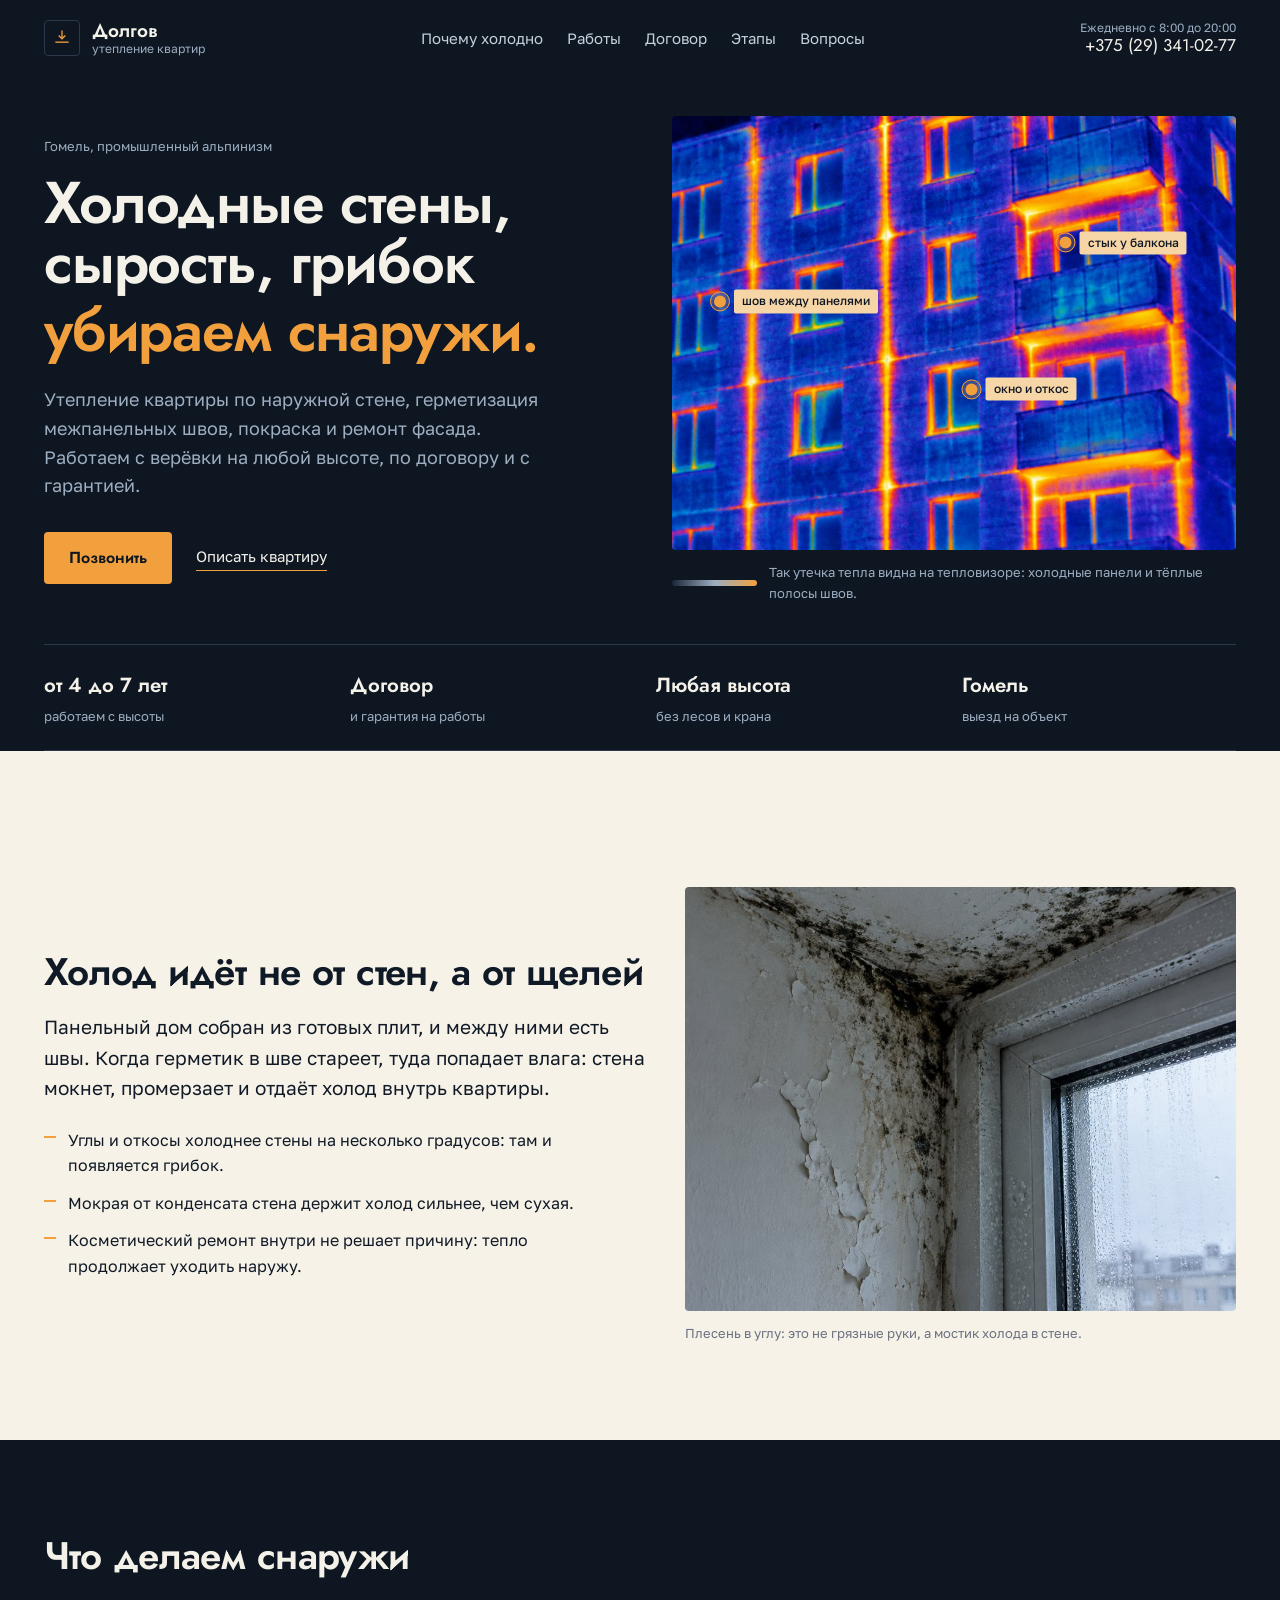
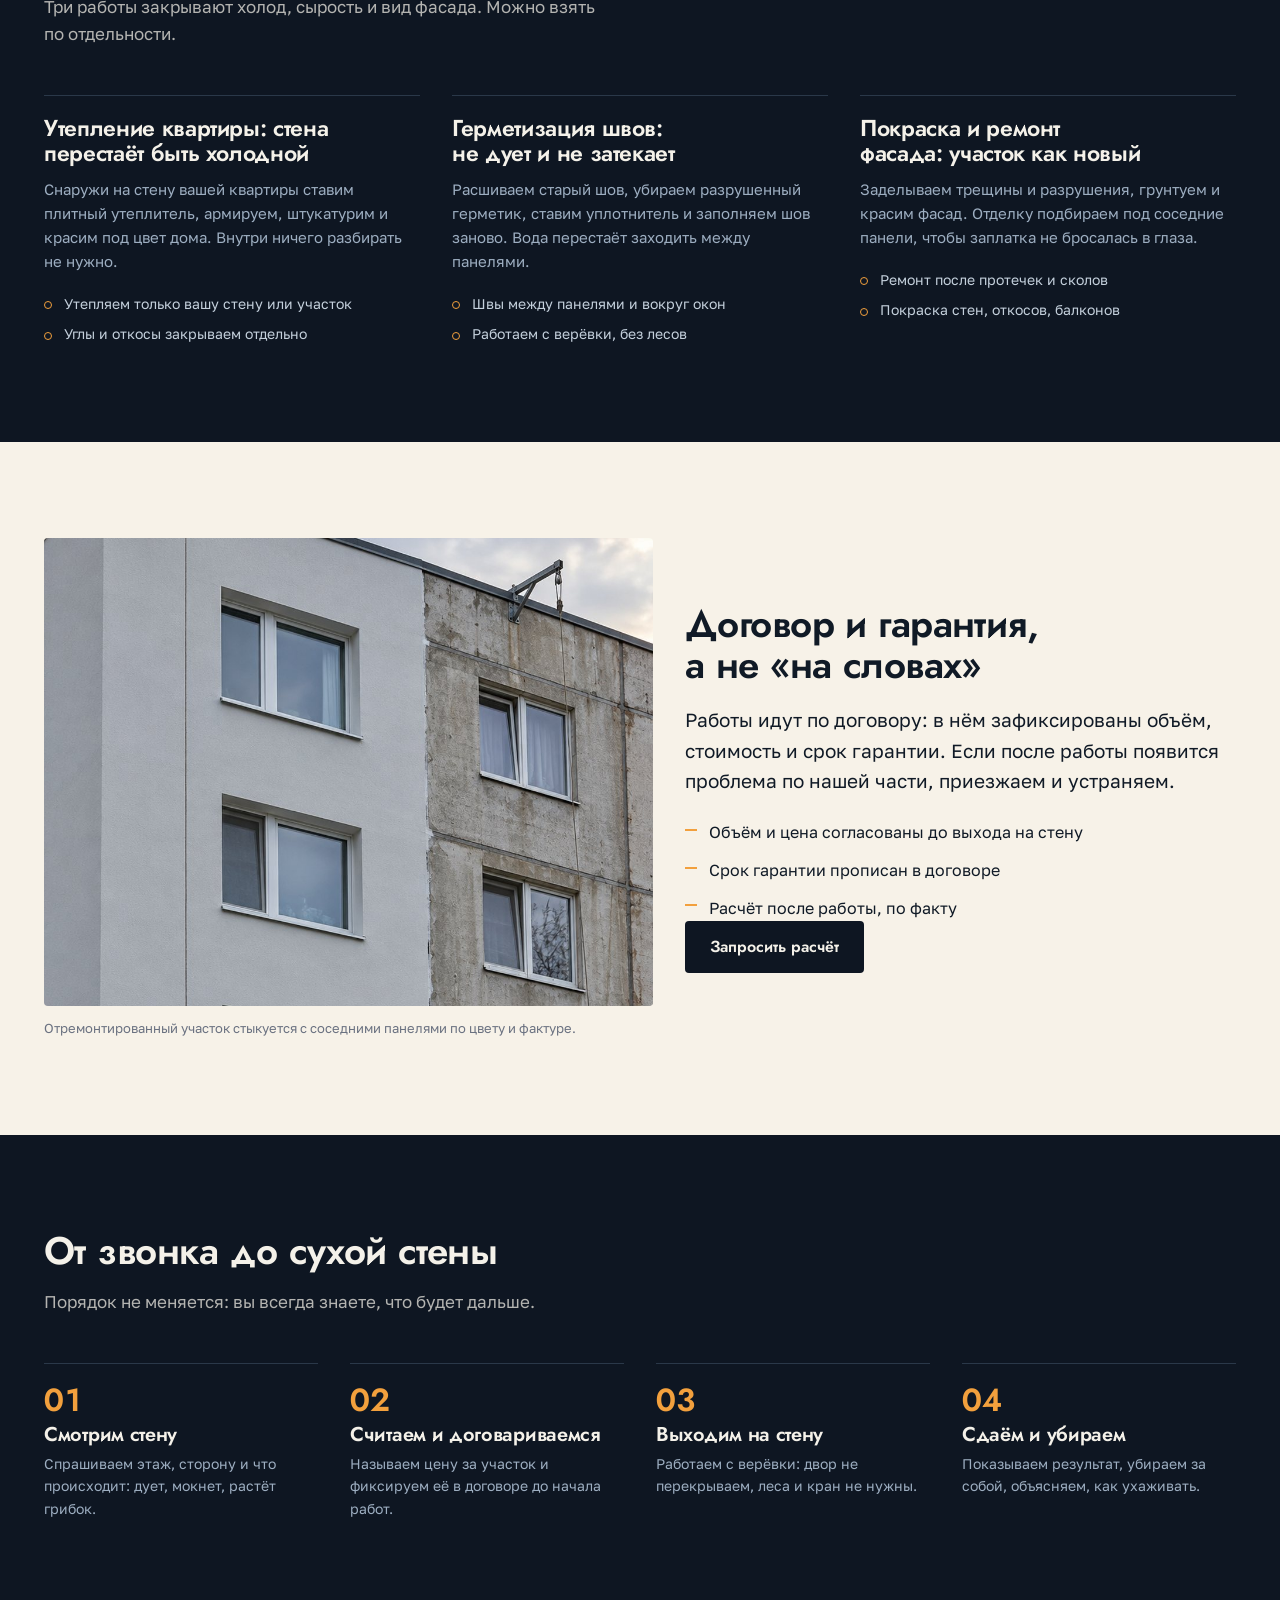
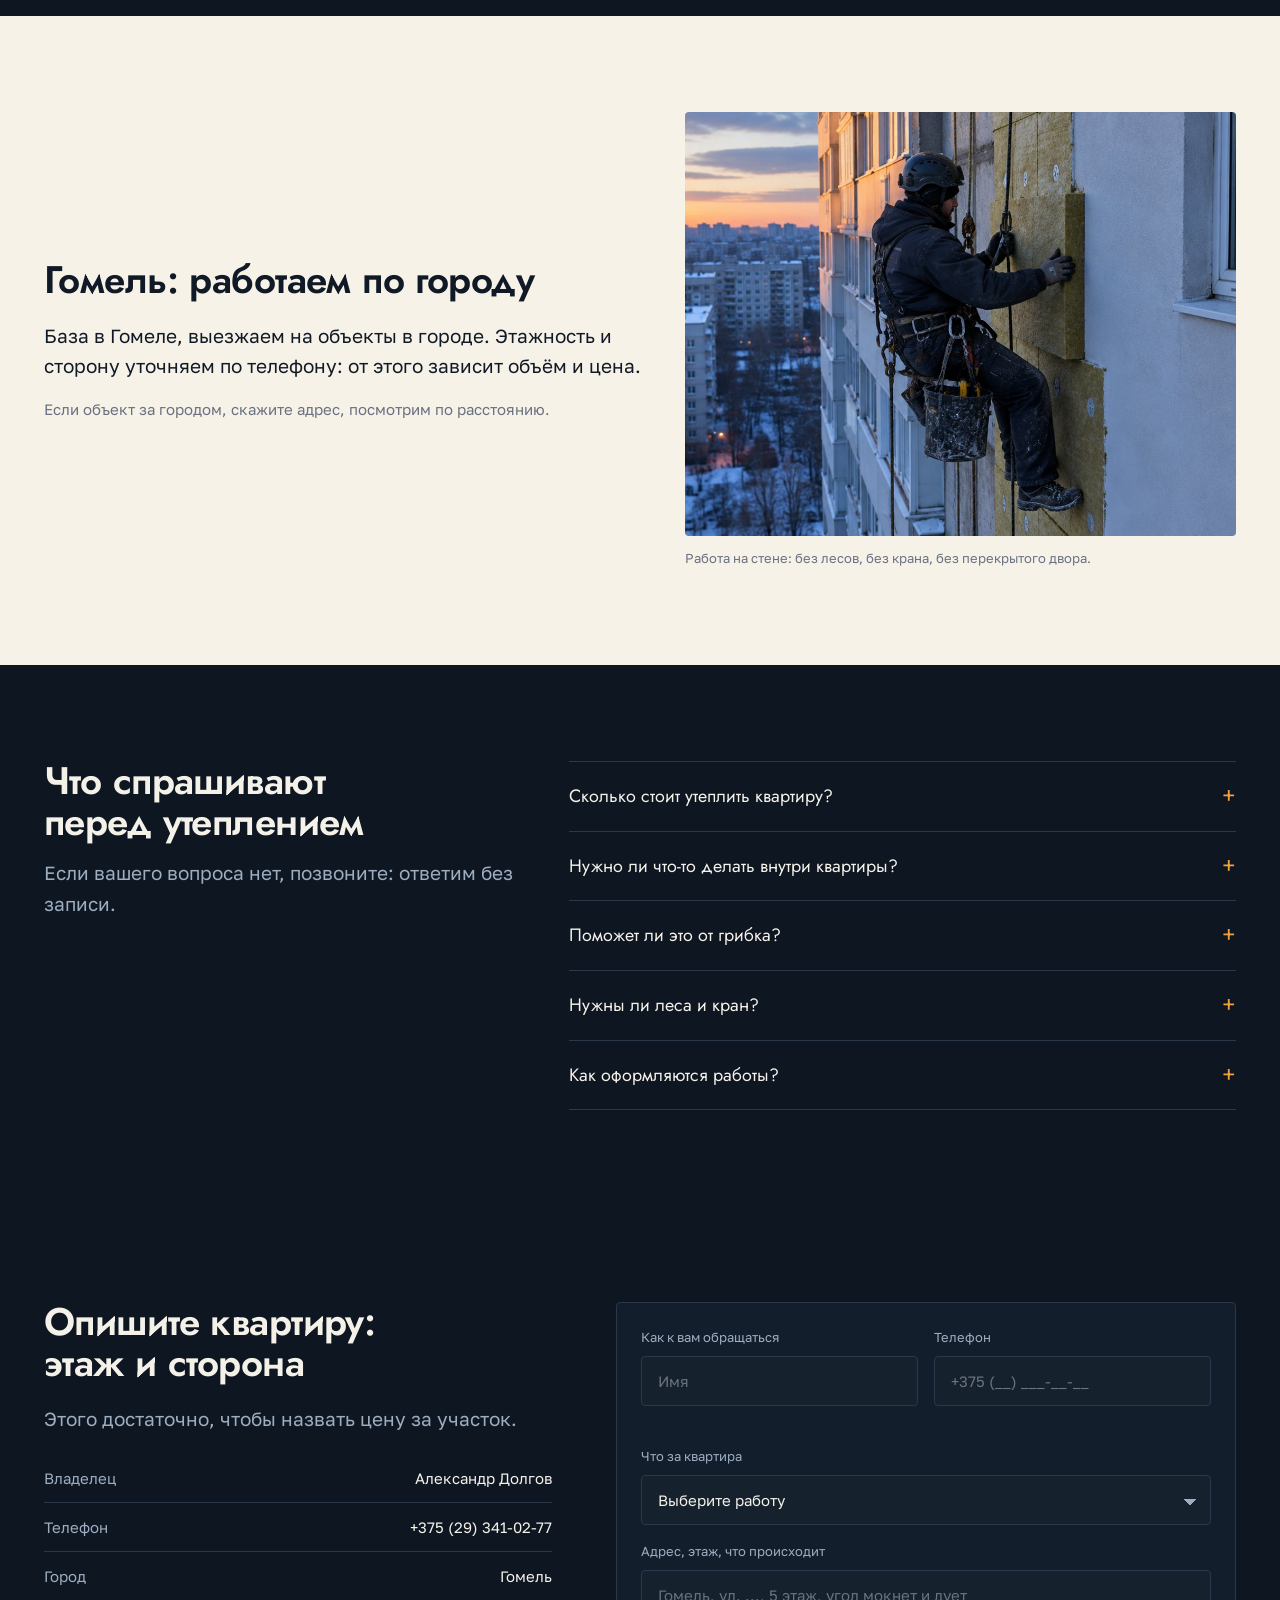
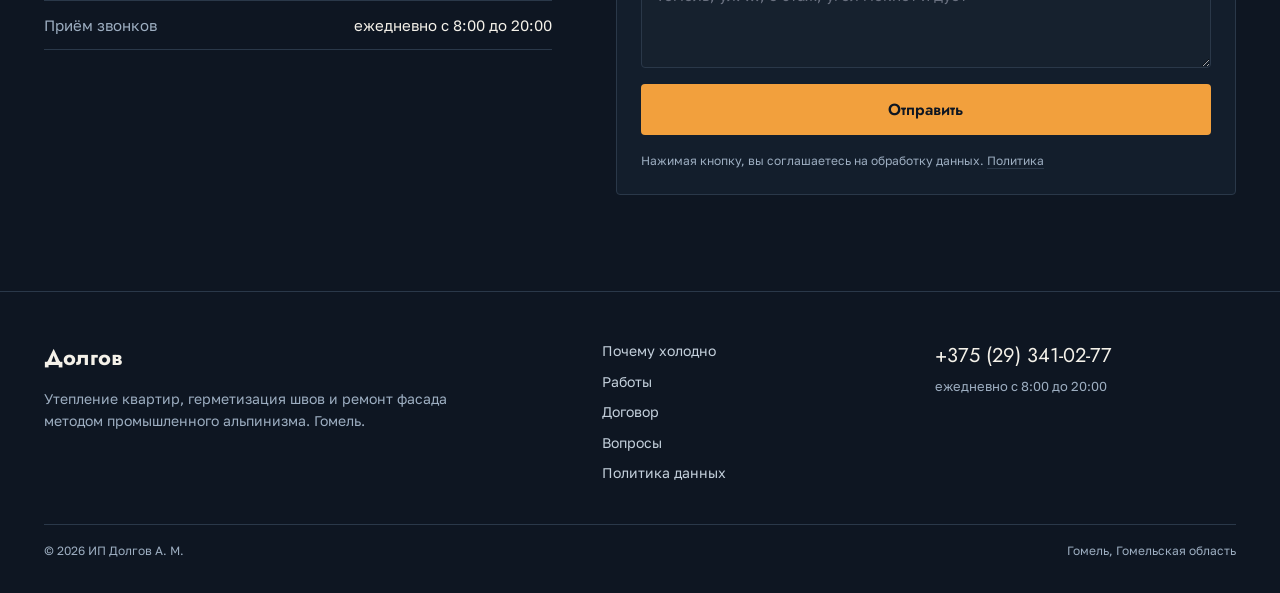
==== index.html @ 504f284f "Сайт утепления квартир (Гомель): Долгов - ночная синева и янтарь, Jost + Golos Text - тепловизорный " ====
<!doctype html>
<html lang="ru">
<head>
<meta charset="utf-8">
<meta name="viewport" content="width=device-width, initial-scale=1">
<title>Утепление квартир в Гомеле: промышленный альпинизм, швы, фасад | Долгов</title>
<meta name="description" content="Утепление квартиры снаружи, герметизация межпанельных швов, покраска и ремонт фасада. Работаем с высоты, по договору и с гарантией. Гомель.">
<meta name="theme-color" content="#0E1622">
<link rel="canonical" href="https://romjjjke.github.io/dolgov/">
<link rel="icon" href="favicon.svg" type="image/svg+xml">
<meta property="og:type" content="website">
<meta property="og:title" content="Утепление квартир в Гомеле: Долгов">
<meta property="og:description" content="Утепление квартиры снаружи, герметизация межпанельных швов, ремонт фасада. Договор, гарантия. Гомель.">
<meta property="og:url" content="https://romjjjke.github.io/dolgov/">
<meta property="og:locale" content="ru_RU">
<link rel="preconnect" href="https://fonts.googleapis.com">
<link rel="preconnect" href="https://fonts.gstatic.com" crossorigin>
<link href="https://fonts.googleapis.com/css2?family=Golos+Text:wght@400;500;600&family=Jost:wght@500;600;700&display=swap" rel="stylesheet">
<link rel="stylesheet" href="assets/css/style.css">
<script type="application/ld+json">
{
  "@context": "https://schema.org",
  "@type": "LocalBusiness",
  "name": "ИП Долгов Александр Михайлович",
  "description": "Утепление квартир снаружи, герметизация межпанельных швов, покраска и ремонт фасада методом промышленного альпинизма",
  "telephone": "+375293410277",
  "url": "https://romjjjke.github.io/dolgov/",
  "address": {"@type": "PostalAddress", "addressLocality": "Гомель", "addressRegion": "Гомельская область", "addressCountry": "BY"},
  "areaServed": {"@type": "City", "name": "Гомель"},
  "openingHoursSpecification": {"@type": "OpeningHoursSpecification", "dayOfWeek": ["Monday","Tuesday","Wednesday","Thursday","Friday","Saturday","Sunday"], "opens": "08:00", "closes": "20:00"}
}
</script>
</head>
<body>
<a class="skip" href="#main">Перейти к содержанию</a>

<header class="site-header" id="header">
  <div class="wrap bar">
    <a class="brand" href="#top" aria-label="Долгов, утепление квартир, наверх">
      <span class="brand__mark" aria-hidden="true">
        <svg viewBox="0 0 24 24" fill="none" stroke="currentColor" stroke-width="1.6"><path d="M12 3v10"/><path d="M8 9l4 4 4-4"/><path d="M4 17h16"/></svg>
      </span>
      <span class="brand__text"><b>Долгов</b><i>утепление квартир</i></span>
    </a>

    <nav class="nav" aria-label="Основная навигация">
      <a href="#pochemu">Почему холодно</a>
      <a href="#raboty">Работы</a>
      <a href="#dogovor">Договор</a>
      <a href="#etapy">Этапы</a>
      <a href="#voprosy">Вопросы</a>
    </nav>

    <div class="bar__actions">
      <a class="bar__phone" href="tel:+375293410277">
        <span class="bar__phone-label">Ежедневно с 8:00 до 20:00</span>
        <span class="bar__phone-number">+375 (29) 341-02-77</span>
      </a>
      <button class="burger" id="burger" type="button" aria-label="Меню" aria-expanded="false" aria-controls="menu">
        <span></span><span></span>
      </button>
    </div>
  </div>
</header>

<div class="menu" id="menu" hidden>
  <div class="menu__inner">
    <nav class="menu__nav" aria-label="Мобильная навигация">
      <a href="#pochemu">Почему холодно</a>
      <a href="#raboty">Работы</a>
      <a href="#dogovor">Договор</a>
      <a href="#etapy">Этапы</a>
      <a href="#geografiya">География</a>
      <a href="#voprosy">Вопросы</a>
      <a href="#zayavka">Заявка</a>
    </nav>
    <a class="menu__phone" href="tel:+375293410277">+375 (29) 341-02-77</a>
  </div>
</div>

<main id="main">

  <section class="hero" id="top">
    <div class="wrap hero__grid">
      <div class="hero__body">
        <p class="hero__place">Гомель, промышленный альпинизм</p>
        <h1 class="hero__title">Холодные стены,<br>сырость, грибок<br><span class="hero__title-accent">убираем снаружи.</span></h1>
        <p class="hero__lede">
          Утепление квартиры по наружной стене, герметизация межпанельных швов,
          покраска и ремонт фасада. Работаем с верёвки на любой высоте,
          по договору и с гарантией.
        </p>
        <div class="hero__actions">
          <a class="btn btn--amber" href="tel:+375293410277">Позвонить</a>
          <a class="link-underline" href="#zayavka">Описать квартиру</a>
        </div>
      </div>

      <figure class="thermal">
        <img src="assets/img/thermal.jpg" width="1400" height="1076" alt="Тепловизорный снимок панельного дома: утечки тепла по швам и вокруг окон" fetchpriority="high" decoding="async">
        <span class="thermal__mark" style="--x:22%;--y:38%" data-heat="1"><i></i><b>шов между панелями</b></span>
        <span class="thermal__mark" style="--x:62%;--y:56%" data-heat="2"><i></i><b>окно и откос</b></span>
        <span class="thermal__mark" style="--x:80%;--y:26%" data-heat="3"><i></i><b>стык у балкона</b></span>
        <figcaption>
          <span class="thermal__legend" aria-hidden="true"><i></i></span>
          <span>Так утечка тепла видна на тепловизоре: холодные панели и тёплые полосы швов.</span>
        </figcaption>
      </figure>
    </div>

    <div class="wrap">
      <ul class="facts">
        <li class="fact"><b>от 4 до 7 лет</b><span>работаем с высоты</span></li>
        <li class="fact"><b>Договор</b><span>и гарантия на работы</span></li>
        <li class="fact"><b>Любая высота</b><span>без лесов и крана</span></li>
        <li class="fact"><b>Гомель</b><span>выезд на объект</span></li>
      </ul>
    </div>
  </section>

  <section class="section" id="pochemu">
    <div class="wrap split">
      <div class="split__body">
        <h2 class="h2">Холод идёт не от стен, а от щелей</h2>
        <p class="lead">
          Панельный дом собран из готовых плит, и между ними есть швы. Когда
          герметик в шве стареет, туда попадает влага: стена мокнет, промерзает
          и отдаёт холод внутрь квартиры.
        </p>
        <ul class="ticks">
          <li>Углы и откосы холоднее стены на несколько градусов: там и появляется грибок.</li>
          <li>Мокрая от конденсата стена держит холод сильнее, чем сухая.</li>
          <li>Косметический ремонт внутри не решает причину: тепло продолжает уходить наружу.</li>
        </ul>
      </div>
      <figure class="split__media">
        <img src="assets/img/mould.jpg" width="900" height="750" alt="Мокрый угол в квартире с пятнами плесени" loading="lazy" decoding="async">
        <figcaption>Плесень в углу: это не грязные руки, а мостик холода в стене.</figcaption>
      </figure>
    </div>
  </section>

  <section class="section section--deep" id="raboty">
    <div class="wrap">
      <header class="head">
        <h2 class="head__title">Что делаем снаружи</h2>
        <p class="head__text">Три работы закрывают холод, сырость и вид фасада. Можно взять по отдельности.</p>
      </header>

      <div class="jobs">
        <article class="job">
          <h3 class="job__title">Утепление квартиры: стена перестаёт быть холодной</h3>
          <p class="job__text">
            Снаружи на стену вашей квартиры ставим плитный утеплитель, армируем,
            штукатурим и красим под цвет дома. Внутри ничего разбирать не нужно.
          </p>
          <ul class="job__list">
            <li>Утепляем только вашу стену или участок</li>
            <li>Углы и откосы закрываем отдельно</li>
          </ul>
        </article>

        <article class="job">
          <h3 class="job__title">Герметизация швов: не дует и не затекает</h3>
          <p class="job__text">
            Расшиваем старый шов, убираем разрушенный герметик, ставим уплотнитель
            и заполняем шов заново. Вода перестаёт заходить между панелями.
          </p>
          <ul class="job__list">
            <li>Швы между панелями и вокруг окон</li>
            <li>Работаем с верёвки, без лесов</li>
          </ul>
        </article>

        <article class="job">
          <h3 class="job__title">Покраска и ремонт фасада: участок как новый</h3>
          <p class="job__text">
            Заделываем трещины и разрушения, грунтуем и красим фасад. Отделку
            подбираем под соседние панели, чтобы заплатка не бросалась в глаза.
          </p>
          <ul class="job__list">
            <li>Ремонт после протечек и сколов</li>
            <li>Покраска стен, откосов, балконов</li>
          </ul>
        </article>
      </div>
    </div>
  </section>

  <section class="section" id="dogovor">
    <div class="wrap split split--rev">
      <div class="split__body">
        <h2 class="h2">Договор и гарантия, а не «на словах»</h2>
        <p class="lead">
          Работы идут по договору: в нём зафиксированы объём, стоимость и срок
          гарантии. Если после работы появится проблема по нашей части, приезжаем
          и устраняем.
        </p>
        <ul class="ticks">
          <li>Объём и цена согласованы до выхода на стену</li>
          <li>Срок гарантии прописан в договоре</li>
          <li>Расчёт после работы, по факту</li>
        </ul>
        <a class="btn btn--ink" href="#zayavka">Запросить расчёт</a>
      </div>
      <figure class="split__media">
        <img src="assets/img/facade.jpg" width="1200" height="800" alt="Отремонтированный и покрашенный участок фасада панельного дома" loading="lazy" decoding="async">
        <figcaption>Отремонтированный участок стыкуется с соседними панелями по цвету и фактуре.</figcaption>
      </figure>
    </div>
  </section>

  <section class="section section--deep" id="etapy">
    <div class="wrap">
      <header class="head">
        <h2 class="head__title">От звонка до сухой стены</h2>
        <p class="head__text">Порядок не меняется: вы всегда знаете, что будет дальше.</p>
      </header>
      <ol class="steps">
        <li class="step">
          <h3><span class="step__num">01</span>Смотрим стену</h3>
          <p>Спрашиваем этаж, сторону и что происходит: дует, мокнет, растёт грибок.</p>
        </li>
        <li class="step">
          <h3><span class="step__num">02</span>Считаем и договариваемся</h3>
          <p>Называем цену за участок и фиксируем её в договоре до начала работ.</p>
        </li>
        <li class="step">
          <h3><span class="step__num">03</span>Выходим на стену</h3>
          <p>Работаем с верёвки: двор не перекрываем, леса и кран не нужны.</p>
        </li>
        <li class="step">
          <h3><span class="step__num">04</span>Сдаём и убираем</h3>
          <p>Показываем результат, убираем за собой, объясняем, как ухаживать.</p>
        </li>
      </ol>
    </div>
  </section>

  <section class="section" id="geografiya">
    <div class="wrap split">
      <div class="split__body">
        <h2 class="h2">Гомель: работаем по городу</h2>
        <p class="lead">
          База в Гомеле, выезжаем на объекты в городе. Этажность и сторону
          уточняем по телефону: от этого зависит объём и цена.
        </p>
        <p class="note">Если объект за городом, скажите адрес, посмотрим по расстоянию.</p>
      </div>
      <figure class="split__media">
        <img src="assets/img/work.jpg" width="1200" height="800" alt="Промышленный альпинист утепляет стену панельного дома" loading="lazy" decoding="async">
        <figcaption>Работа на стене: без лесов, без крана, без перекрытого двора.</figcaption>
      </figure>
    </div>
  </section>

  <section class="section section--deep" id="voprosy">
    <div class="wrap faq">
      <div class="faq__head">
        <h2 class="h2">Что спрашивают перед утеплением</h2>
        <p class="lead">Если вашего вопроса нет, позвоните: ответим без записи.</p>
      </div>
      <div class="faq__list">
        <details class="faq__item">
          <summary>Сколько стоит утеплить квартиру?</summary>
          <p>Зависит от площади стены, этажа и состояния швов. Точную цену называем после осмотра или подробного разговора, до начала работ.</p>
        </details>
        <details class="faq__item">
          <summary>Нужно ли что-то делать внутри квартиры?</summary>
          <p>Нет. Утепление идёт снаружи: стена, углы и откосы закрываются с фасада, ремонт внутри остаётся целым.</p>
        </details>
        <details class="faq__item">
          <summary>Поможет ли это от грибка?</summary>
          <p>Грибок появляется там, где стена мокрая и холодная. Мы убираем причину: закрываем швы и утепляем стену, чтобы она не промерзала и не отсыревала.</p>
        </details>
        <details class="faq__item">
          <summary>Нужны ли леса и кран?</summary>
          <p>Нет. Работаем с верёвки, поэтому двор остаётся свободным, а подъезд открытым.</p>
        </details>
        <details class="faq__item">
          <summary>Как оформляются работы?</summary>
          <p>По договору: объём, стоимость и срок гарантии прописаны в документе. Расчёт после работы, по факту.</p>
        </details>
      </div>
    </div>
  </section>

  <section class="section section--deep contact" id="zayavka">
    <div class="wrap contact__grid">
      <div class="contact__body">
        <h2 class="h2">Опишите квартиру: этаж и сторона</h2>
        <p class="lead">Этого достаточно, чтобы назвать цену за участок.</p>
        <ul class="contact__meta">
          <li><b>Владелец</b><span>Александр Долгов</span></li>
          <li><b>Телефон</b><a href="tel:+375293410277">+375 (29) 341-02-77</a></li>
          <li><b>Город</b><span>Гомель</span></li>
          <li><b>Приём звонков</b><span>ежедневно с 8:00 до 20:00</span></li>
        </ul>
      </div>

      <form class="form" id="lead-form" novalidate>
        <div class="form__row">
          <label class="field">
            <span class="field__label">Как к вам обращаться</span>
            <input type="text" name="name" placeholder="Имя" autocomplete="name" required>
            <span class="field__error"></span>
          </label>
          <label class="field">
            <span class="field__label">Телефон</span>
            <input type="tel" name="phone" placeholder="+375 (__) ___-__-__" autocomplete="tel" inputmode="tel" required>
            <span class="field__error"></span>
          </label>
        </div>
        <label class="field">
          <span class="field__label">Что за квартира</span>
          <select name="work">
            <option value="">Выберите работу</option>
            <option>Утепление квартиры</option>
            <option>Герметизация швов</option>
            <option>Покраска и ремонт фасада</option>
            <option>Несколько работ</option>
          </select>
        </label>
        <label class="field">
          <span class="field__label">Адрес, этаж, что происходит</span>
          <textarea name="place" rows="3" placeholder="Гомель, ул. ..., 5 этаж, угол мокнет и дует"></textarea>
        </label>
        <button class="btn btn--amber btn--full" type="submit">Отправить</button>
        <p class="form__note">Нажимая кнопку, вы соглашаетесь на обработку данных. <a href="politika.html">Политика</a></p>

        <div class="form__success" id="form-success" hidden>
          <p><b>Заявка собрана.</b> Проверьте данные и отправьте их в мессенджер.</p>
          <div class="form__success-actions">
            <a class="btn btn--amber" id="wa-link" href="#" target="_blank" rel="noopener">Открыть WhatsApp</a>
            <a class="btn btn--ghost" id="call-link" href="tel:+375293410277">Позвонить</a>
          </div>
        </div>
      </form>
    </div>
  </section>
</main>

<footer class="footer">
  <div class="wrap">
    <div class="footer__cols">
      <div class="footer__brand">
        <b>Долгов</b>
        <p>Утепление квартир, герметизация швов и ремонт фасада методом промышленного альпинизма. Гомель.</p>
      </div>
      <nav class="footer__nav" aria-label="Навигация в подвале">
        <a href="#pochemu">Почему холодно</a>
        <a href="#raboty">Работы</a>
        <a href="#dogovor">Договор</a>
        <a href="#voprosy">Вопросы</a>
        <a href="politika.html">Политика данных</a>
      </nav>
      <div class="footer__contact">
        <a href="tel:+375293410277">+375 (29) 341-02-77</a>
        <span>ежедневно с 8:00 до 20:00</span>
      </div>
    </div>
    <div class="footer__bottom">
      <span>© <span id="year">2026</span> ИП Долгов А. М.</span>
      <span>Гомель, Гомельская область</span>
    </div>
  </div>
</footer>

<a class="fab" href="tel:+375293410277" aria-label="Позвонить">
  <span>Позвонить</span>
</a>

<script src="assets/js/main.js" defer></script>
</body>
</html>
---- assets/css/style.css ----
/* Hallmark · pre-emit critique: P4 H4 E5 S4 R3 V4 · weakest: R, carried by one amber highlight on midnight. */
/* Долгов. Утепление квартир, промальп, Гомель */

:root{
  --c-night:#0E1622;
  --c-night-2:#131E2C;
  --c-night-3:#1A2637;
  --c-cream:#F7F2E8;
  --c-cream-2:#EFE7D8;
  --c-amber:#F2A03D;
  --c-amber-deep:#B86F14;
  --c-amber-soft:#F6D5A6;
  --c-mist:#9DAEC1;
  --c-mist-2:#C4D0DC;
  --c-ink:#101A26;
  --c-muted:#6A7180;
  --c-line:#DFD6C6;
  --c-line-strong:#C6BAA6;
  --c-line-night:#2A3849;
  --c-on-night:#F4F1E9;
  --c-on-night-muted:#9DAEC1;
  --c-field:#16212E;
  --c-danger:#B4523F;
  --c-shadow:rgba(14,22,34,.18);
  --c-amber-ring:rgba(242,160,61,.25);

  --font-display:"Jost",system-ui,sans-serif;
  --font-body:"Golos Text",system-ui,-apple-system,"Segoe UI",Roboto,sans-serif;

  --wrap:1240px;
  --pad:24px;
  --s-1:4px; --s-2:8px; --s-3:12px; --s-4:16px; --s-5:20px; --s-6:24px;
  --s-8:32px; --s-10:40px; --s-12:48px; --s-16:64px; --s-20:80px; --s-24:96px; --s-30:120px;
  --col-gap:var(--s-8);
  --ease:cubic-bezier(.22,.61,.36,1);
  --header-h:76px;
}

*,*::before,*::after{box-sizing:border-box}
html{-webkit-text-size-adjust:100%;overflow-x:clip;scroll-behavior:smooth;scroll-padding-top:calc(var(--header-h) + var(--s-4))}
body{
  margin:0;overflow-x:clip;
  background:var(--c-cream);color:var(--c-ink);
  font-family:var(--font-body);font-size:17px;line-height:1.6;
  -webkit-font-smoothing:antialiased;
}
img{max-width:100%;display:block;height:auto}
a{color:inherit;text-decoration:none}
h1,h2,h3,h4{font-family:var(--font-display);margin:0;line-height:1.06;letter-spacing:-.015em;font-weight:600;text-wrap:balance}
p{margin:0}
ul,ol{margin:0;padding:0;list-style:none}
button{font:inherit}

.wrap{width:min(var(--wrap),100%);margin-inline:auto;padding-inline:var(--pad)}
.skip{position:absolute;left:-9999px;top:0;z-index:100;background:var(--c-amber);color:var(--c-night);padding:var(--s-3) var(--s-4);border-radius:0 0 4px 0}
.skip:focus{left:0}
:focus-visible{outline:2px solid var(--c-amber);outline-offset:2px}

/* ---------- Header ---------- */
.site-header{
  position:fixed;inset:0 0 auto;z-index:50;
  background:var(--c-night);
  border-bottom:1px solid var(--c-line-night);
  transition:background-color .2s var(--ease),border-color .2s var(--ease);
}
.site-header:not(.is-scrolled){background:var(--c-night);border-color:transparent}
.bar{display:flex;align-items:center;justify-content:space-between;gap:var(--s-6);min-height:var(--header-h)}
.brand{display:flex;align-items:center;gap:var(--s-3);color:var(--c-on-night)}
.brand__mark{display:grid;place-items:center;width:36px;height:36px;border:1px solid var(--c-line-night);border-radius:4px;color:var(--c-amber)}
.brand__mark svg{width:20px;height:20px}
.brand__text{display:flex;flex-direction:column;line-height:1.15}
.brand__text b{font-family:var(--font-display);font-size:19px;font-weight:600}
.brand__text i{font-style:normal;font-size:12px;color:var(--c-on-night-muted)}
.nav{display:flex;gap:var(--s-6)}
.nav a{position:relative;font-size:15px;color:var(--c-mist-2);padding-block:var(--s-1)}
.nav a::after{content:"";position:absolute;left:0;bottom:0;width:100%;height:1px;background:var(--c-amber);transform:scaleX(0);transform-origin:left;transition:transform .25s var(--ease)}
.nav a:hover,.nav a.is-active{color:var(--c-on-night)}
.nav a:hover::after,.nav a.is-active::after{transform:scaleX(1)}
.bar__actions{display:flex;align-items:center;gap:var(--s-4)}
.bar__phone{display:flex;flex-direction:column;align-items:flex-end;line-height:1.2}
.bar__phone-label{font-size:12px;color:var(--c-on-night-muted)}
.bar__phone-number{font-family:var(--font-display);font-size:17px;color:var(--c-on-night)}
.bar__phone:hover .bar__phone-number{color:var(--c-amber)}
.burger{display:none;width:44px;height:44px;background:none;border:1px solid var(--c-line-night);border-radius:4px;color:var(--c-on-night);padding:0;place-items:center;gap:4px}
.burger span{display:block;width:18px;height:2px;background:currentColor}
.burger:active{background:var(--c-night-3)}

/* ---------- Mobile menu ---------- */
.menu{position:fixed;inset:0;z-index:60;background:var(--c-night);color:var(--c-on-night);display:flex;flex-direction:column;justify-content:center}
.menu[hidden]{display:none}
.menu__inner{padding:var(--s-10) var(--pad);display:flex;flex-direction:column;gap:var(--s-8)}
.menu__nav{display:flex;flex-direction:column;gap:var(--s-4)}
.menu__nav a{font-family:var(--font-display);font-size:28px;font-weight:500}
.menu__nav a:hover,.menu__nav a:active{color:var(--c-amber)}
.menu__phone{font-family:var(--font-display);font-size:22px;color:var(--c-amber)}
body.nav-open{overflow:clip}

/* ---------- Hero ---------- */
.hero{background:var(--c-night);color:var(--c-on-night);padding-top:calc(var(--header-h) + var(--s-10));padding-bottom:0}
.hero__grid{display:grid;grid-template-columns:minmax(0,1.02fr) minmax(0,.98fr);gap:var(--s-10);align-items:center}
.hero__place{font-size:13px;color:var(--c-on-night-muted);margin-bottom:var(--s-4)}
.hero__title{font-size:clamp(34px,4.6vw,62px);line-height:1.02;letter-spacing:-.02em}
.hero__title-accent{display:block;color:var(--c-amber);margin-top:var(--s-2)}
.hero__lede{margin-top:var(--s-6);max-width:46ch;color:var(--c-on-night-muted);font-size:clamp(16px,.4vw + 14px,18px)}
.hero__actions{display:flex;align-items:center;gap:var(--s-6);margin-top:var(--s-8);flex-wrap:wrap}
.btn{display:inline-flex;align-items:center;justify-content:center;gap:var(--s-2);padding:var(--s-3) var(--s-6);border-radius:4px;font-family:var(--font-display);font-size:16px;font-weight:600;border:1px solid transparent;cursor:pointer;transition:background-color .2s var(--ease),color .2s var(--ease),border-color .2s var(--ease)}
.btn--amber{background:var(--c-amber);color:var(--c-night)}
.btn--amber:hover{background:var(--c-amber-soft)}
.btn--amber:active{background:var(--c-night);color:var(--c-amber)}
.btn--ink{background:var(--c-night);color:var(--c-on-night)}
.btn--ink:hover{background:var(--c-night-3)}
.btn--ghost{background:transparent;color:var(--c-on-night);border-color:var(--c-line-night)}
.btn--ghost:hover{border-color:var(--c-mist)}
.btn--full{width:100%}
.link-underline{font-size:15px;color:var(--c-on-night);border-bottom:1px solid var(--c-amber);padding-bottom:2px}
.link-underline:hover{color:var(--c-amber)}

.thermal{position:relative;margin:0}
.thermal img{width:100%;aspect-ratio:1.3;object-fit:cover;border-radius:4px}
.thermal__mark{position:absolute;left:var(--x);top:var(--y);display:flex;align-items:center;gap:var(--s-2);transform:translate(-50%,-50%)}
.thermal__mark i{position:relative;width:12px;height:12px;border-radius:50%;background:var(--c-amber);box-shadow:0 0 0 4px var(--c-amber-ring)}
.thermal__mark i::after{content:"";position:absolute;inset:-4px;border-radius:50%;border:1px solid var(--c-amber);animation:pulse 2.8s var(--ease) infinite}
.thermal__mark:nth-of-type(2) i::after{animation-delay:.6s}
.thermal__mark:nth-of-type(3) i::after{animation-delay:1.2s}
@keyframes pulse{0%{transform:scale(.8);opacity:.9}70%{transform:scale(2.6);opacity:0}100%{opacity:0}}
.thermal__mark b{font-family:var(--font-body);font-size:12px;font-weight:500;color:var(--c-night);background:var(--c-amber-soft);padding:2px var(--s-2);border-radius:2px;white-space:nowrap}
.thermal figcaption{display:flex;align-items:center;gap:var(--s-3);margin-top:var(--s-3);font-size:13px;color:var(--c-on-night-muted)}
.thermal__legend{display:block;width:96px;height:6px;border-radius:3px;background:linear-gradient(90deg,var(--c-night-3),var(--c-mist),var(--c-amber))}

.facts{display:grid;grid-template-columns:repeat(4,minmax(0,1fr));gap:var(--col-gap);margin-top:var(--s-10);border-top:1px solid var(--c-line-night);border-bottom:1px solid var(--c-line-night);padding-block:var(--s-6);margin-bottom:var(--s-10)}
.fact{display:flex;flex-direction:column;gap:var(--s-1)}
.fact b{font-family:var(--font-display);font-size:clamp(18px,1.6vw,24px);font-weight:600;color:var(--c-on-night)}
.fact span{font-size:13px;color:var(--c-on-night-muted);max-width:22ch}

/* ---------- Sections ---------- */
.section{padding-block:var(--s-24)}
.section--deep{background:var(--c-night);color:var(--c-on-night)}
.section--deep h2,.section--deep h3{color:var(--c-on-night)}
.h2{font-size:clamp(26px,3vw,42px)}
.head{max-width:720px;margin-bottom:var(--s-12)}
.head__title{font-size:clamp(26px,3vw,42px)}
.head__text{margin-top:var(--s-4);color:inherit;opacity:.72;max-width:52ch}

.split{display:grid;grid-template-columns:minmax(0,1.05fr) minmax(0,.95fr);gap:var(--col-gap);align-items:center}
.split--rev .split__body{order:2}
.split--rev .split__media{order:1}
.split__media{margin:0}
.split__media img{width:100%;aspect-ratio:1.3;object-fit:cover;border-radius:4px}
.split__media figcaption{margin-top:var(--s-3);font-size:13px;color:var(--c-muted)}
.section--deep .split__media figcaption{color:var(--c-on-night-muted)}
.lead{margin-top:var(--s-5);font-size:clamp(16px,.4vw + 14px,19px);max-width:52ch}
.section--deep .lead,.section--deep .note{color:var(--c-on-night-muted)}
.note{margin-top:var(--s-4);font-size:15px;color:var(--c-muted)}
.ticks{margin-top:var(--s-6);display:flex;flex-direction:column;gap:var(--s-3);max-width:52ch}
.ticks li{position:relative;padding-left:var(--s-6);font-size:16px}
.ticks li::before{content:"";position:absolute;left:0;top:.55em;width:12px;height:2px;background:var(--c-amber)}
.section--deep .ticks li{color:var(--c-mist-2)}

/* ---------- Jobs ---------- */
.jobs{display:grid;grid-template-columns:repeat(3,minmax(0,1fr));gap:var(--col-gap)}
.job{border-top:1px solid var(--c-line-night);padding-top:var(--s-5)}
.job__title{font-size:clamp(20px,1.8vw,26px);max-width:24ch}
.job__text{margin-top:var(--s-3);font-size:15px;color:var(--c-on-night-muted)}
.job__list{margin-top:var(--s-5);display:flex;flex-direction:column;gap:var(--s-2)}
.job__list li{position:relative;padding-left:var(--s-5);font-size:14px;color:var(--c-mist-2)}
.job__list li::before{content:"";position:absolute;left:0;top:.6em;width:8px;height:8px;border:1px solid var(--c-amber);border-radius:50%}

/* ---------- Steps ---------- */
.steps{display:grid;grid-template-columns:repeat(4,minmax(0,1fr));gap:var(--col-gap)}
.step{border-top:1px solid var(--c-line-night);padding-top:var(--s-5)}
.step__num{display:block;font-family:var(--font-display);font-size:32px;line-height:1;color:var(--c-amber);margin-bottom:var(--s-2);font-variant-numeric:tabular-nums}
.step h3{font-size:20px}
.step p{margin-top:var(--s-2);font-size:14px;color:var(--c-on-night-muted);max-width:46ch}

/* ---------- FAQ ---------- */
.faq{display:grid;grid-template-columns:minmax(0,.85fr) minmax(0,1.15fr);gap:var(--col-gap);align-items:start}
.faq__head .lead{margin-top:var(--s-4)}
.faq__list{border-top:1px solid var(--c-line-night)}
.faq__item{border-bottom:1px solid var(--c-line-night)}
.faq__item summary{cursor:pointer;list-style:none;padding:var(--s-5) 0;display:flex;justify-content:space-between;gap:var(--s-4);font-family:var(--font-display);font-size:clamp(17px,1.4vw,21px);color:var(--c-on-night)}
.faq__item summary::-webkit-details-marker{display:none}
.faq__item summary::after{content:"+";color:var(--c-amber);font-size:22px;line-height:1}
.faq__item[open] summary::after{content:"−"}
.faq__item summary:hover{color:var(--c-amber)}
.faq__item p{padding-bottom:var(--s-5);color:var(--c-on-night-muted);max-width:62ch}

/* ---------- Contact ---------- */
.contact{padding-block:var(--s-24)}
.contact__grid{display:grid;grid-template-columns:minmax(0,.9fr) minmax(0,1.1fr);gap:var(--s-16);align-items:start}
.contact__meta{margin-top:var(--s-8);display:flex;flex-direction:column;gap:var(--s-3)}
.contact__meta li{display:flex;justify-content:space-between;gap:var(--s-4);padding-bottom:var(--s-3);border-bottom:1px solid var(--c-line-night);font-size:15px}
.contact__meta b{font-weight:400;color:var(--c-on-night-muted)}
.contact__meta span,.contact__meta a{color:var(--c-on-night)}
.contact__meta a:hover{color:var(--c-amber)}

.form{display:flex;flex-direction:column;gap:var(--s-4);background:var(--c-night-2);border:1px solid var(--c-line-night);border-radius:4px;padding:var(--s-6)}
.form__row{display:grid;grid-template-columns:repeat(2,minmax(0,1fr));gap:var(--s-4)}
.field{display:flex;flex-direction:column;gap:var(--s-2)}
.field__label{font-size:13px;color:var(--c-on-night-muted)}
.field input,.field select,.field textarea{
  width:100%;background:var(--c-field);color:var(--c-on-night);
  border:1px solid var(--c-line-night);border-radius:4px;
  padding:var(--s-3) var(--s-4);font:inherit;font-size:15px;
  transition:border-color .15s var(--ease);
}
.field textarea{resize:vertical;min-height:88px}
.field select{appearance:none;padding-right:var(--s-10);background-image:linear-gradient(45deg,transparent 49%,var(--c-mist) 50%),linear-gradient(-45deg,transparent 49%,var(--c-mist) 50%);background-size:6px 6px,6px 6px;background-position:calc(100% - 20px) 55%,calc(100% - 14px) 55%;background-repeat:no-repeat}
.field input::placeholder,.field textarea::placeholder{color:var(--c-muted)}
.field input:focus,.field select:focus,.field textarea:focus{outline:none;border-color:var(--c-amber)}
.field input:disabled,.field select:disabled,.field textarea:disabled{opacity:.6;cursor:not-allowed}
.field__error{font-size:12px;color:var(--c-amber);min-height:16px}
.field.has-error input,.field.has-error select,.field.has-error textarea{border-color:var(--c-danger)}
.form__note{font-size:12px;color:var(--c-on-night-muted)}
.form__note a{border-bottom:1px solid var(--c-line-night)}
.form__success{border-top:1px solid var(--c-line-night);padding-top:var(--s-4);margin-top:var(--s-2)}
.form__success p{font-size:15px;color:var(--c-mist-2)}
.form__success-actions{display:flex;gap:var(--s-3);margin-top:var(--s-4);flex-wrap:wrap}

/* ---------- Footer ---------- */
.footer{background:var(--c-night);border-top:1px solid var(--c-line-night);color:var(--c-on-night);padding-block:var(--s-12) var(--s-8)}
.footer__cols{display:grid;grid-template-columns:minmax(0,1.4fr) minmax(0,.8fr) minmax(0,.8fr);gap:var(--col-gap)}
.footer__brand b{font-family:var(--font-display);font-size:22px;display:block;margin-bottom:var(--s-3)}
.footer__brand p{font-size:14px;color:var(--c-on-night-muted);max-width:46ch}
.footer__nav{display:flex;flex-direction:column;gap:var(--s-2)}
.footer__nav a{font-size:14px;color:var(--c-mist-2)}
.footer__nav a:hover{color:var(--c-amber)}
.footer__contact{display:flex;flex-direction:column;gap:var(--s-1)}
.footer__contact a{font-family:var(--font-display);font-size:20px}
.footer__contact a:hover{color:var(--c-amber)}
.footer__contact span{font-size:13px;color:var(--c-on-night-muted)}
.footer__bottom{display:flex;justify-content:space-between;gap:var(--s-4);margin-top:var(--s-10);padding-top:var(--s-4);border-top:1px solid var(--c-line-night);font-size:12px;color:var(--c-on-night-muted);flex-wrap:wrap}

.fab{position:fixed;right:var(--s-4);bottom:var(--s-4);z-index:40;display:none;align-items:center;justify-content:center;background:var(--c-amber);color:var(--c-night);font-family:var(--font-display);font-weight:600;padding:var(--s-3) var(--s-5);border-radius:4px}
.fab:active{background:var(--c-night);color:var(--c-amber)}

/* ---------- Reveal (progressive, no JS dependency) ---------- */
@media (prefers-reduced-motion:no-preference){
  @supports (animation-timeline: view()){
    .section .h2,.section .lead,.job,.step,.split__media,.thermal,.faq__item,.facts{
      animation:rise both linear;
      animation-timeline:view();
      animation-range:entry 6% cover 24%;
    }
  }
}
@keyframes rise{from{opacity:0;transform:translateY(16px)}to{opacity:1;transform:none}}
@media (prefers-reduced-motion:reduce){
  *{animation:none!important;transition:none!important}
  html{scroll-behavior:auto}
}

/* ---------- Responsive ---------- */
@media (max-width:1080px){
  .hero__grid{grid-template-columns:minmax(0,1fr);gap:var(--s-8)}
  .hero{padding-top:calc(var(--header-h) + var(--s-8))}
  .facts{grid-template-columns:repeat(2,minmax(0,1fr));gap:var(--s-6) var(--col-gap)}
  .jobs{grid-template-columns:repeat(2,minmax(0,1fr))}
  .steps{grid-template-columns:repeat(2,minmax(0,1fr))}
  .split{grid-template-columns:minmax(0,1fr)}
  .split--rev .split__body,.split--rev .split__media{order:initial}
  .split__media img{aspect-ratio:1.6}
  .faq{grid-template-columns:minmax(0,1fr)}
  .contact__grid{grid-template-columns:minmax(0,1fr);gap:var(--s-10)}
  .footer__cols{grid-template-columns:repeat(2,minmax(0,1fr));gap:var(--s-8) var(--col-gap)}
}
@media (max-width:860px){
  .nav{display:none}
  .burger{display:grid}
  .bar__phone-label{display:none}
  .bar__phone-number{font-size:15px}
}
@media (max-width:720px){
  :root{--pad:20px;--header-h:68px}
  .hero__title{font-size:clamp(28px,7.6vw,38px)}
  .thermal__mark b{font-size:11px}
  .facts{margin-top:var(--s-8);margin-bottom:var(--s-8)}
  .jobs,.steps{grid-template-columns:minmax(0,1fr)}
  .section{padding-block:var(--s-16)}
  .footer__cols{grid-template-columns:minmax(0,1fr)}
  .fab{display:inline-flex}
  .form{padding:var(--s-4)}
  .form__row{grid-template-columns:minmax(0,1fr)}
}

/* ---------- Legal ---------- */
.legal{padding-top:calc(var(--header-h) + var(--s-12));padding-bottom:var(--s-16)}
.legal__inner{max-width:74ch}
.legal__back{font-size:14px;color:var(--c-muted);border-bottom:1px solid var(--c-line);padding-bottom:2px}
.legal__back:hover{color:var(--c-ink)}
.legal h1{font-size:clamp(26px,3vw,38px);margin-top:var(--s-6)}
.legal__date{margin-top:var(--s-3);font-size:13px;color:var(--c-muted)}
.legal p{margin-top:var(--s-4);font-size:16px;line-height:1.65}
.legal h2{font-size:20px;margin-top:var(--s-8)}
.legal ul{margin-top:var(--s-3);display:flex;flex-direction:column;gap:var(--s-2)}
.legal li{position:relative;padding-left:var(--s-5);font-size:16px}
.legal li::before{content:"";position:absolute;left:0;top:.65em;width:8px;height:1px;background:var(--c-amber-deep)}
.legal a{border-bottom:1px solid var(--c-amber)}
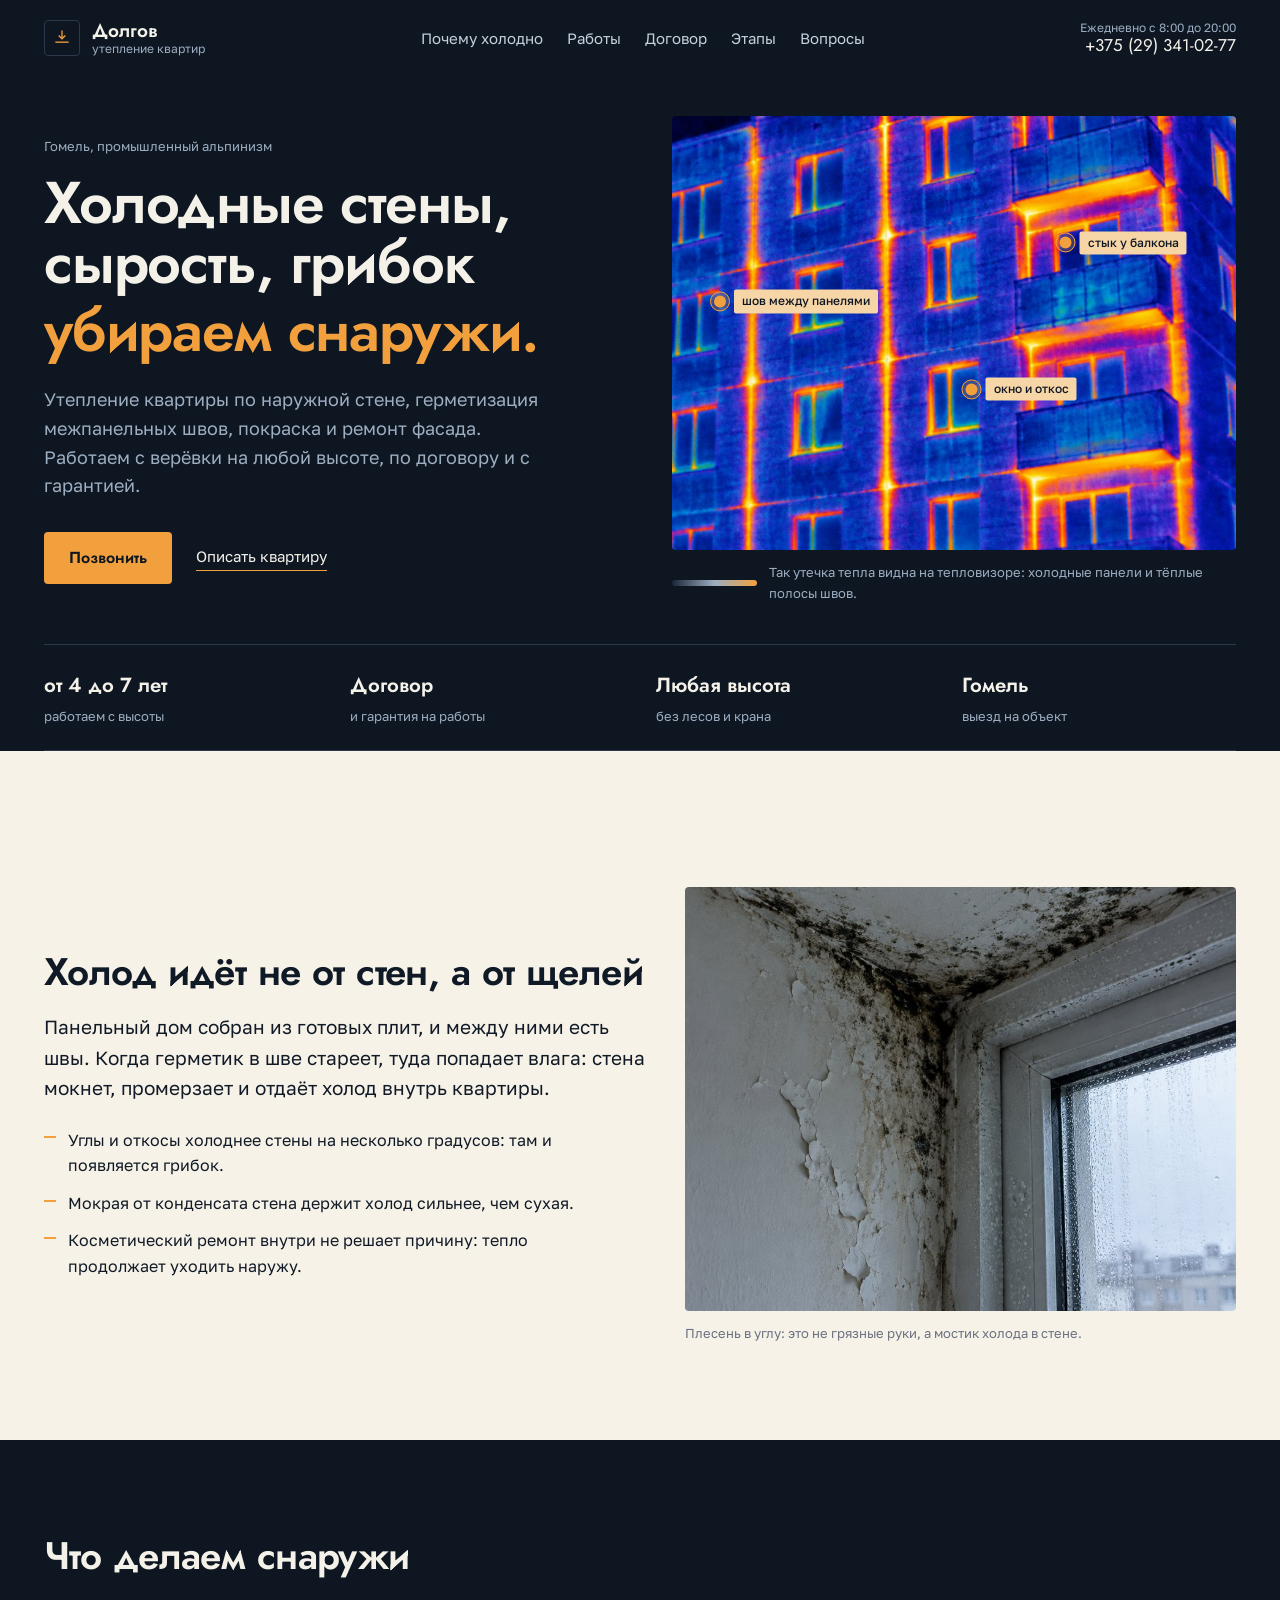
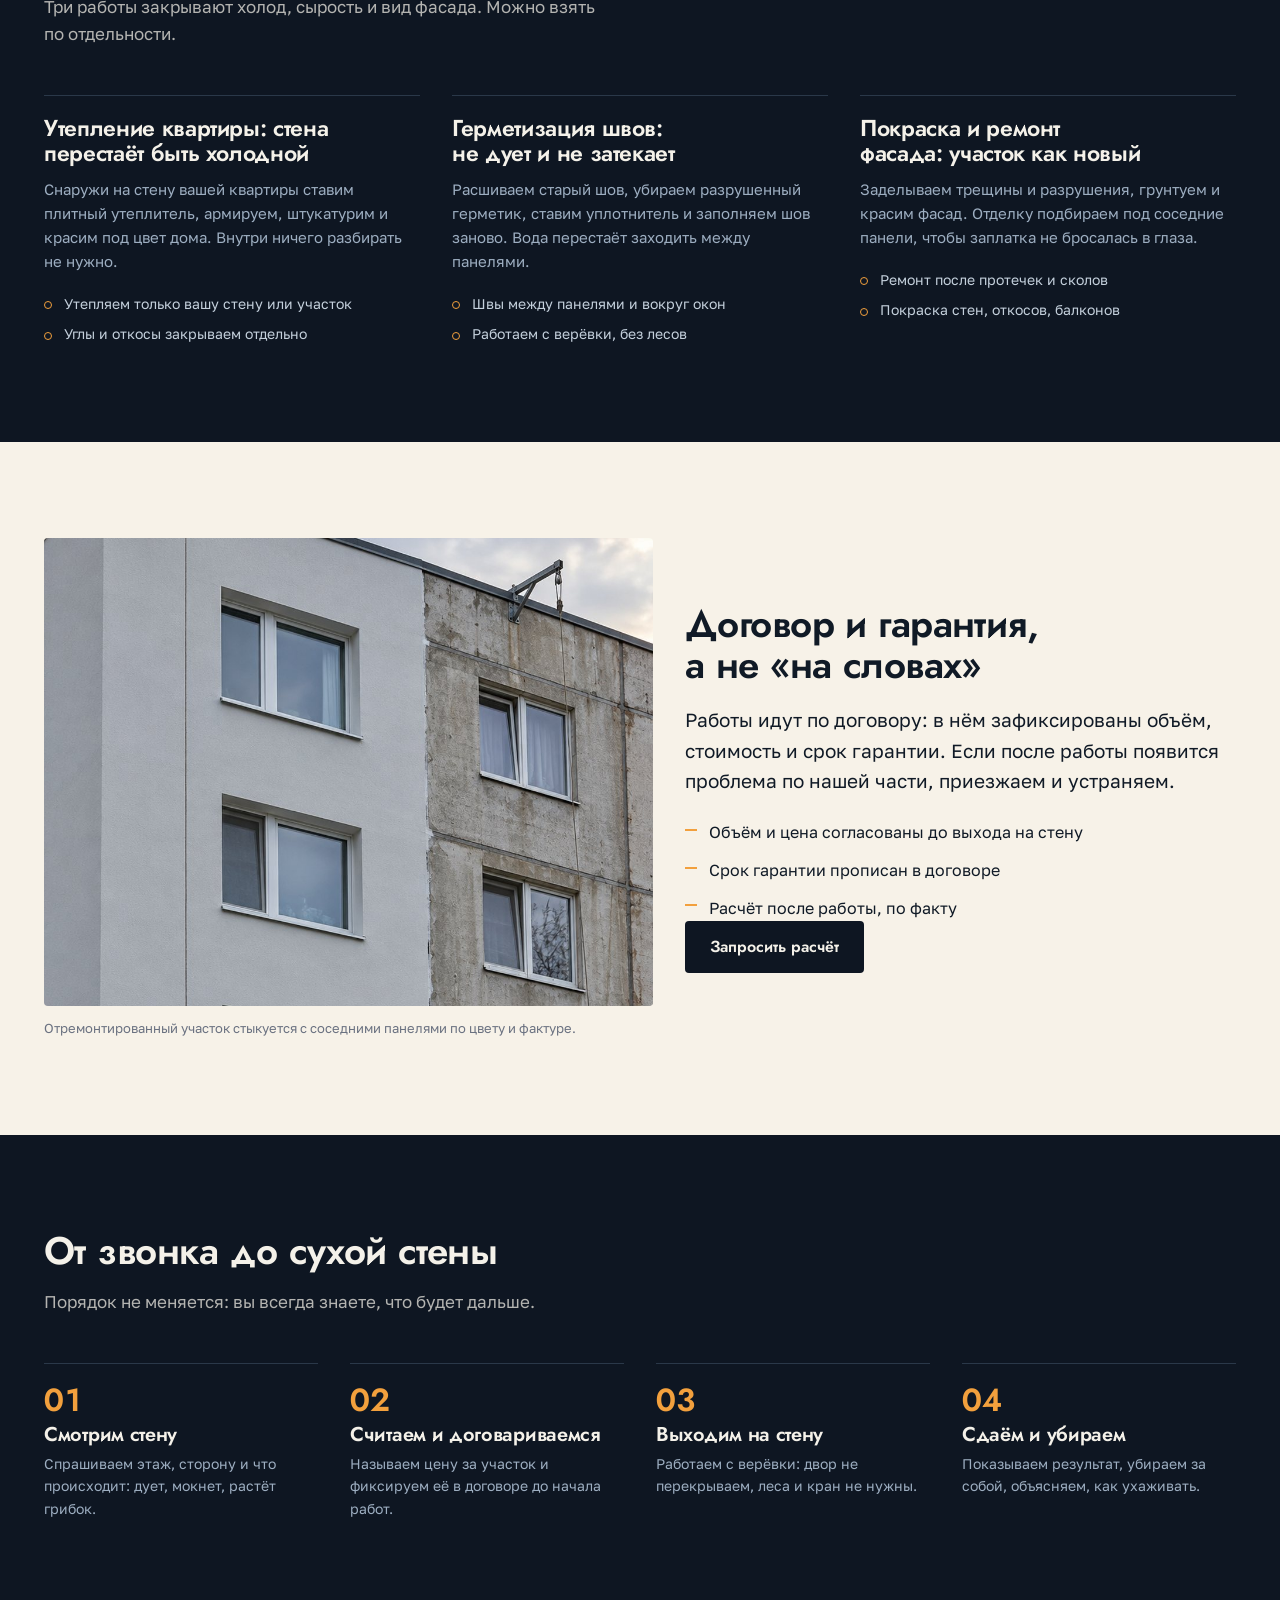
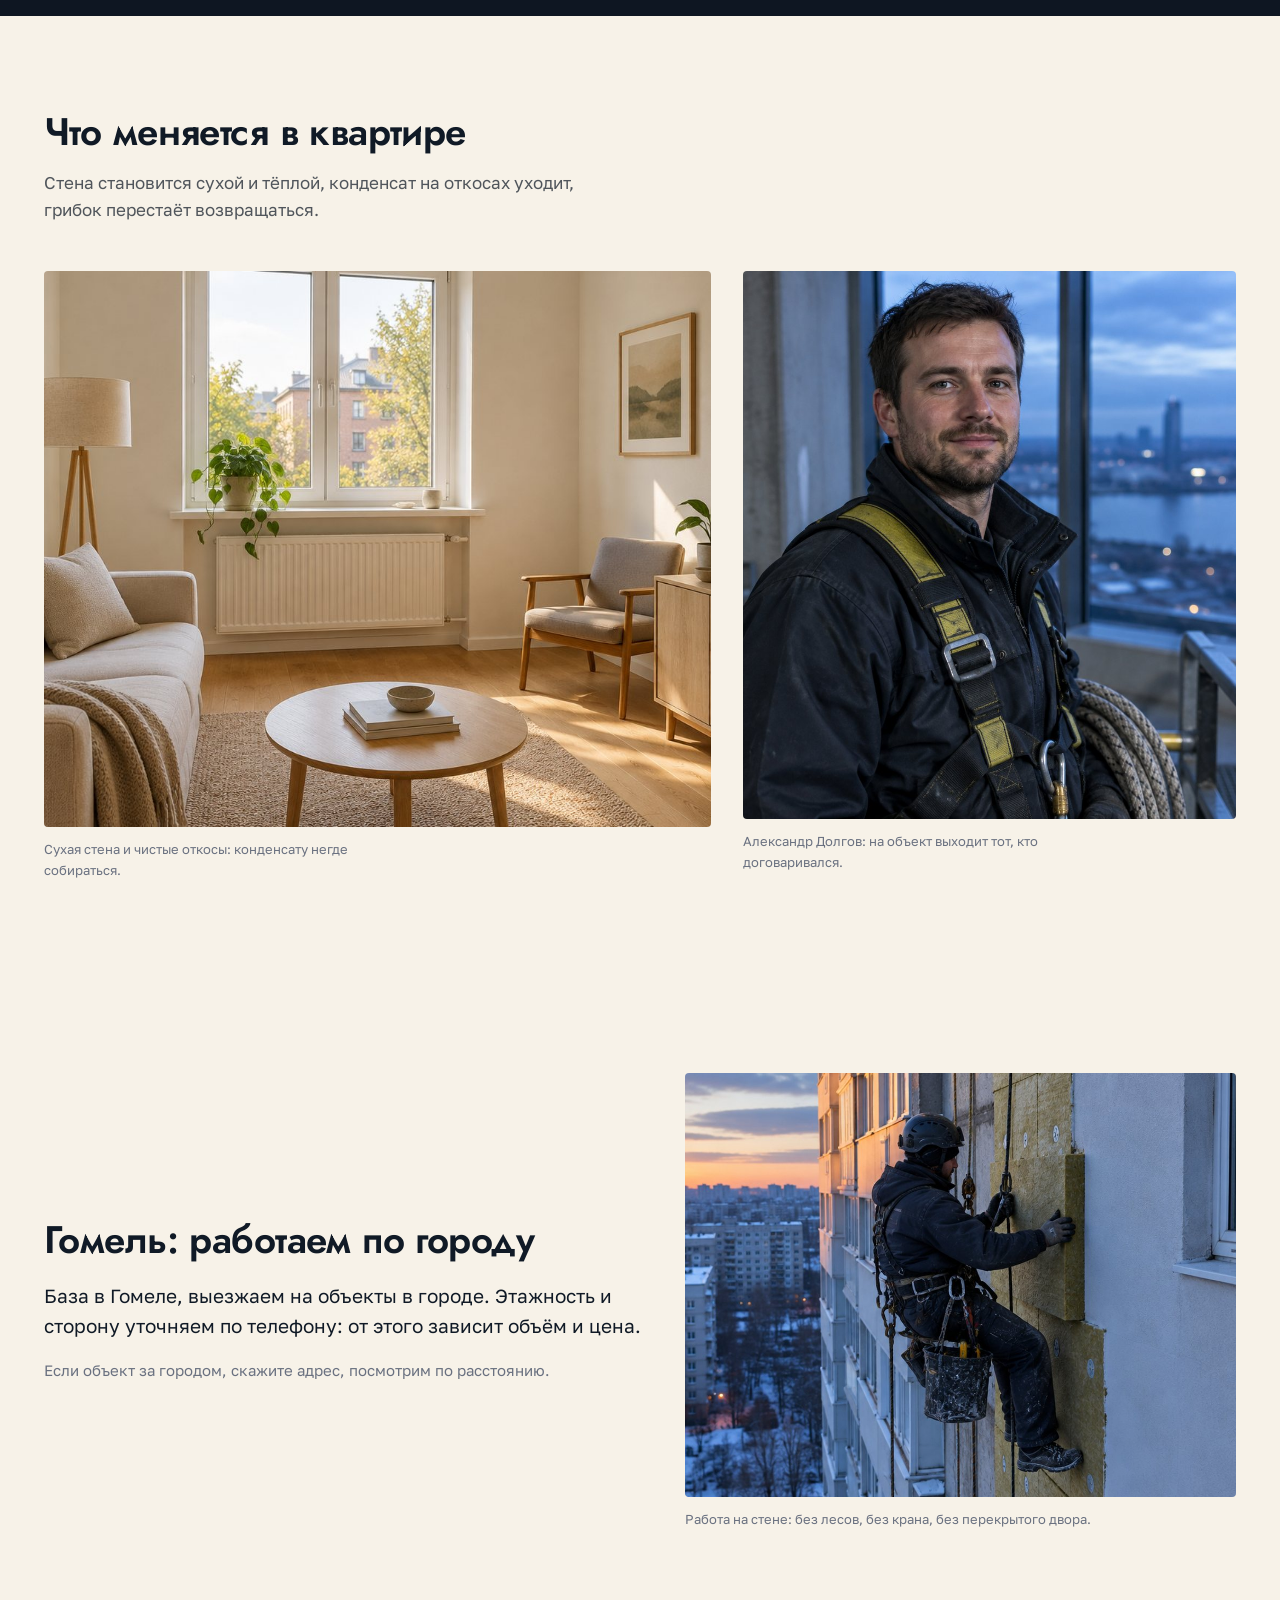
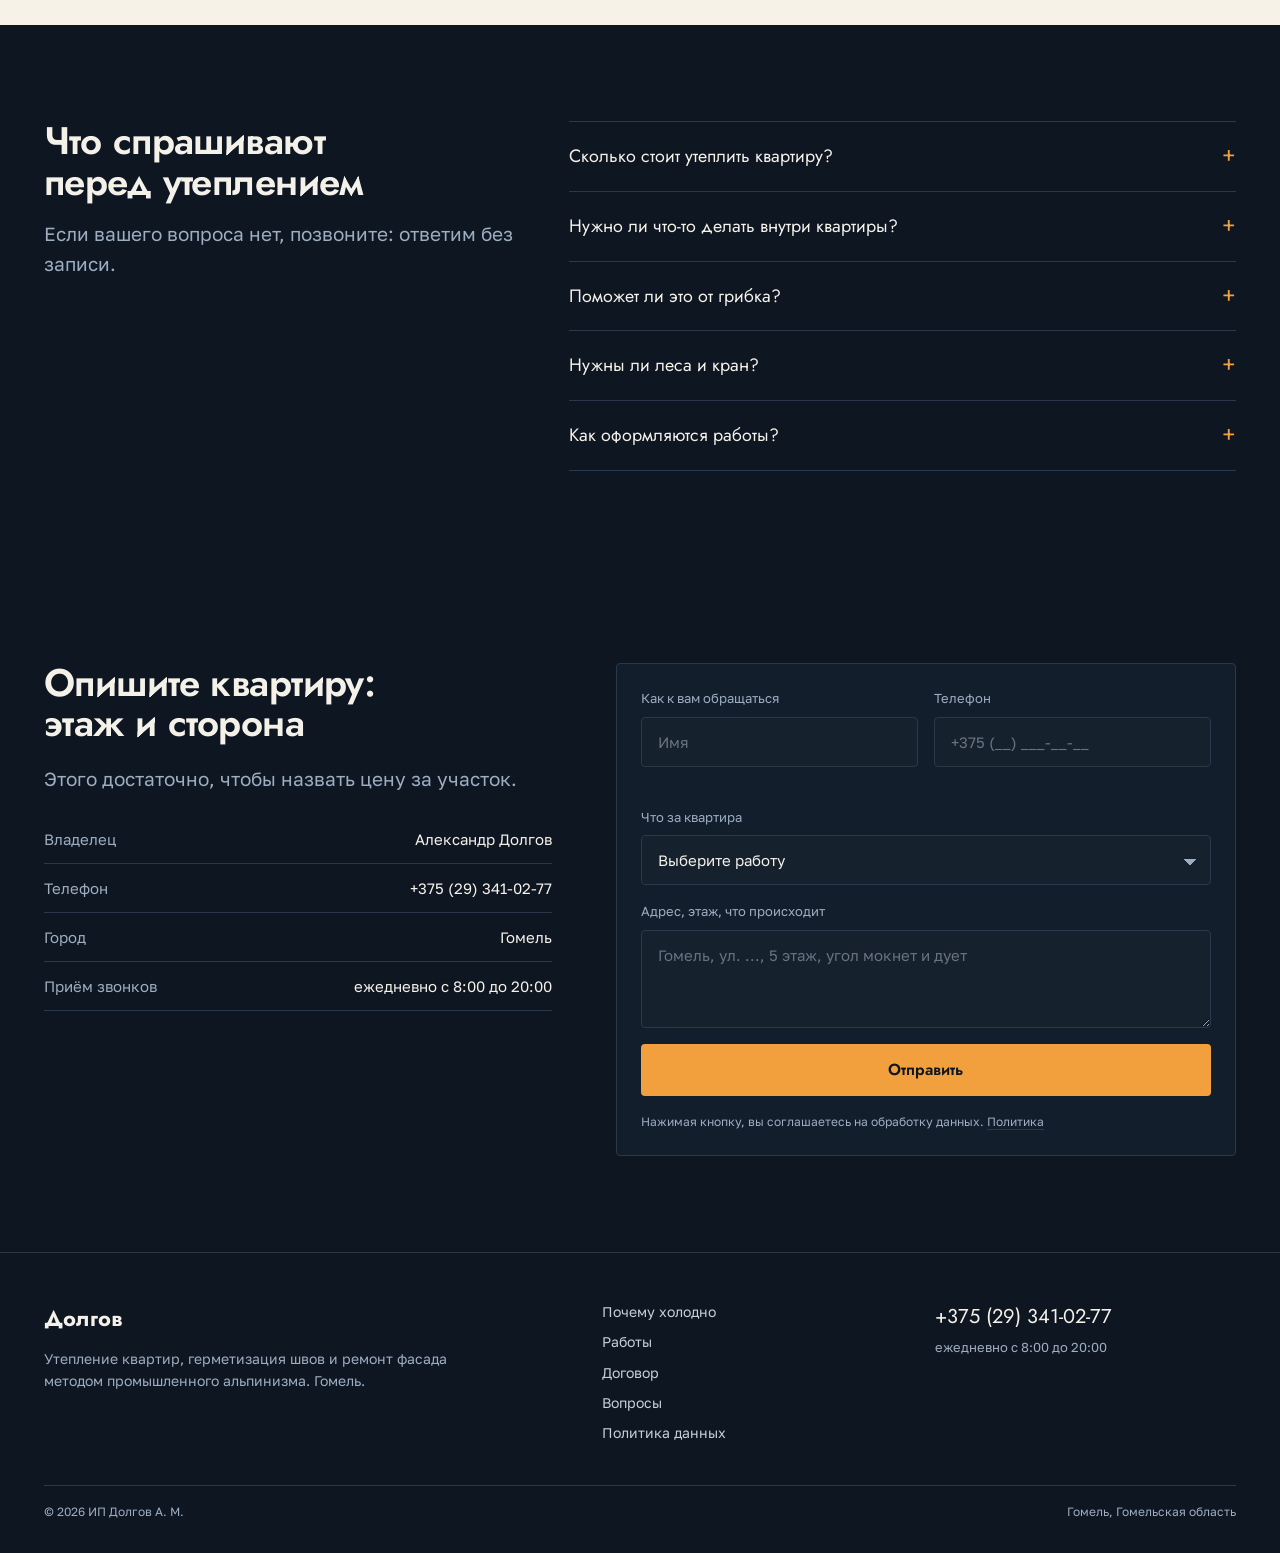
==== commit 1aab8953: "Блок «Что меняется в квартире»: фото результата и владельца" ====
--- a/index.html
+++ b/index.html
@@ -237,6 +237,25 @@
     </div>
   </section>
 
+  <section class="section" id="rezultat">
+    <div class="wrap">
+      <header class="head">
+        <h2 class="head__title">Что меняется в квартире</h2>
+        <p class="head__text">Стена становится сухой и тёплой, конденсат на откосах уходит, грибок перестаёт возвращаться.</p>
+      </header>
+      <div class="pair">
+        <figure class="pair__item">
+          <img src="assets/img/warm.jpg" width="900" height="750" alt="Сухая тёплая комната после утепления стены" loading="lazy" decoding="async">
+          <figcaption>Сухая стена и чистые откосы: конденсату негде собираться.</figcaption>
+        </figure>
+        <figure class="pair__item">
+          <img src="assets/img/owner.jpg" width="900" height="1000" alt="Александр Долгов, промышленный альпинист" loading="lazy" decoding="async">
+          <figcaption>Александр Долгов: на объект выходит тот, кто договаривался.</figcaption>
+        </figure>
+      </div>
+    </div>
+  </section>
+
   <section class="section" id="geografiya">
     <div class="wrap split">
       <div class="split__body">
--- a/assets/css/style.css
+++ b/assets/css/style.css
@@ -295,3 +295,14 @@
 .legal li{position:relative;padding-left:var(--s-5);font-size:16px}
 .legal li::before{content:"";position:absolute;left:0;top:.65em;width:8px;height:1px;background:var(--c-amber-deep)}
 .legal a{border-bottom:1px solid var(--c-amber)}
+
+/* ---------- Result pair ---------- */
+.pair{display:grid;grid-template-columns:minmax(0,1.15fr) minmax(0,.85fr);gap:var(--col-gap);align-items:start}
+.pair__item{margin:0}
+.pair__item img{width:100%;aspect-ratio:1.2;object-fit:cover;border-radius:4px}
+.pair__item:nth-child(2) img{aspect-ratio:.9}
+.pair__item figcaption{margin-top:var(--s-3);font-size:13px;color:var(--c-muted);max-width:42ch}
+@media (max-width:1080px){
+  .pair{grid-template-columns:minmax(0,1fr)}
+  .pair__item img,.pair__item:nth-child(2) img{aspect-ratio:1.5}
+}
